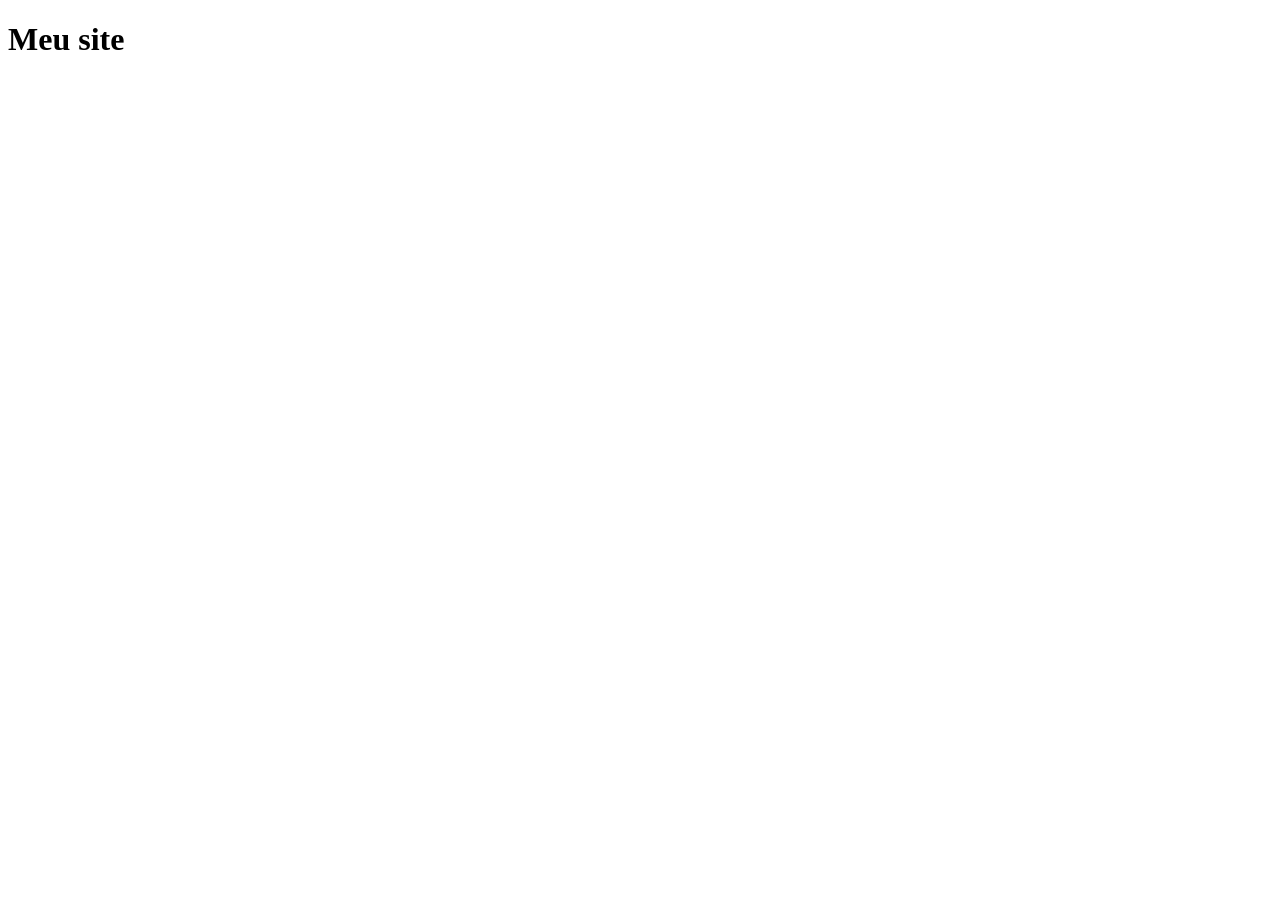
==== index.html @ a9eaf459 "title" ====
<!DOCTYPE html>
<html lang="pt-br">
<head>
    <meta charset="UTF-8">
    <meta name="viewport" content="width=device-width, initial-scale=1.0">
    <title>Document</title>
</head>
<body>
    <h1>Meu site</h1>
</body>
</html>
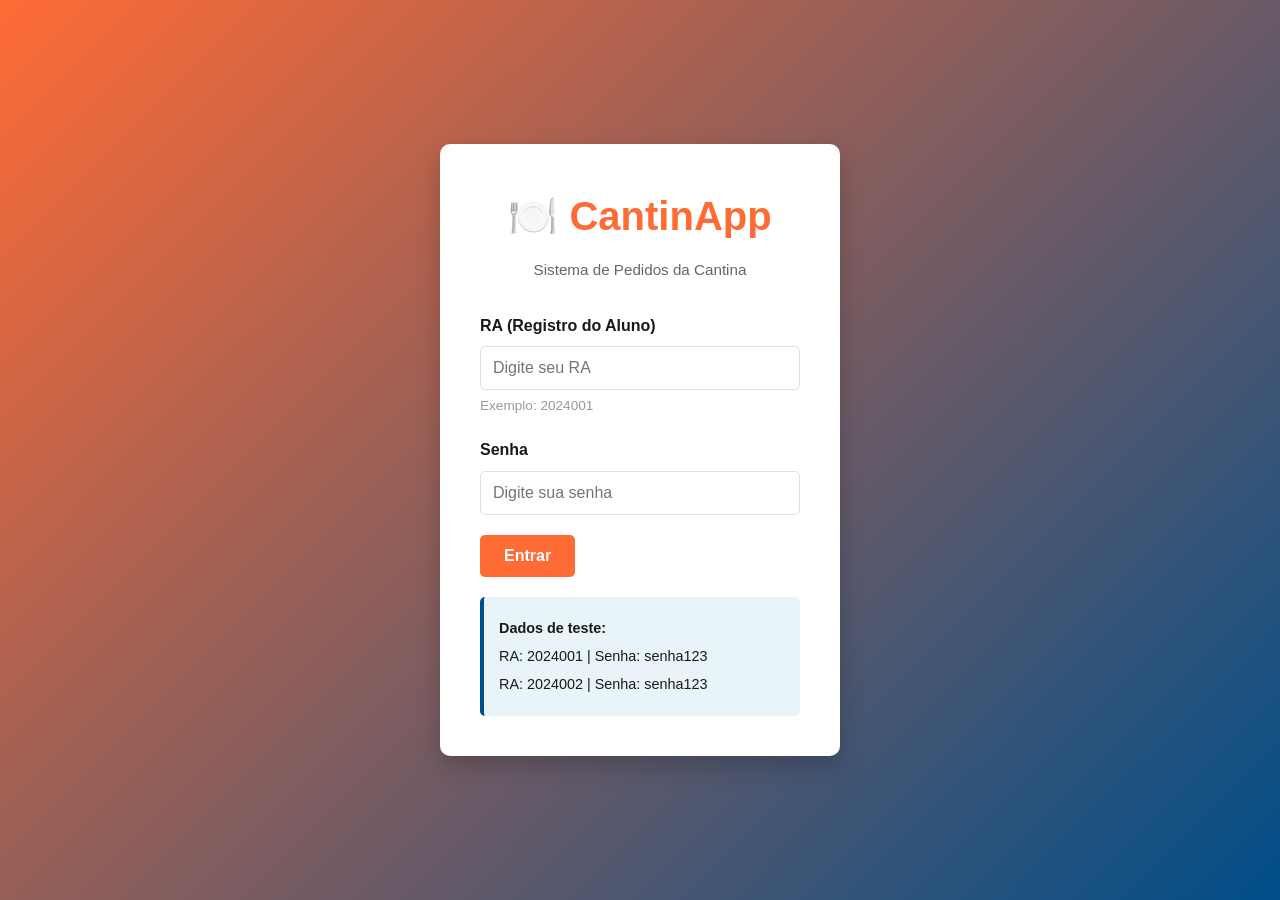
==== commit 91b0c85d: "upprojeto" ====
--- a/index.html
+++ b/index.html
@@ -1,11 +1,44 @@
 <!DOCTYPE html>
-<html lang="pt-br">
+<html lang="pt-BR">
 <head>
     <meta charset="UTF-8">
     <meta name="viewport" content="width=device-width, initial-scale=1.0">
-    <title>Document</title>
+    <title>CantinApp - Login</title>
+    <link rel="stylesheet" href="styles.css">
 </head>
 <body>
-    <h1>Meu site</h1>
+    <div class="login-container">
+        <div class="login-box">
+            <div class="logo">
+                <h1>🍽️ CantinApp</h1>
+                <p>Sistema de Pedidos da Cantina</p>
+            </div>
+            
+            <form id="loginForm">
+                <div class="form-group">
+                    <label for="ra">RA (Registro do Aluno)</label>
+                    <input type="text" id="ra" name="ra" placeholder="Digite seu RA" required>
+                    <small>Exemplo: 2024001</small>
+                </div>
+
+                <div class="form-group">
+                    <label for="senha">Senha</label>
+                    <input type="password" id="senha" name="senha" placeholder="Digite sua senha" required>
+                </div>
+
+                <button type="submit" class="btn btn-primary">Entrar</button>
+            </form>
+
+            <div class="login-info">
+                <p><strong>Dados de teste:</strong></p>
+                <p>RA: 2024001 | Senha: senha123</p>
+                <p>RA: 2024002 | Senha: senha123</p>
+            </div>
+
+            <div id="loginError" class="error-message" style="display: none;"></div>
+        </div>
+    </div>
+
+    <script src="script.js"></script>
 </body>
 </html>
--- a/styles.css
+++ b/styles.css
@@ -0,0 +1,839 @@
+/* Reset e Variáveis */
+* {
+    margin: 0;
+    padding: 0;
+    box-sizing: border-box;
+}
+
+:root {
+    --primary-color: #FF6B35;
+    --primary-dark: #E85A2A;
+    --secondary-color: #004E89;
+    --success-color: #06A77D;
+    --danger-color: #D62828;
+    --warning-color: #F77F00;
+    --light-bg: #F5F5F5;
+    --dark-text: #1A1A1A;
+    --border-color: #E0E0E0;
+}
+
+body {
+    font-family: 'Segoe UI', Tahoma, Geneva, Verdana, sans-serif;
+    background-color: var(--light-bg);
+    color: var(--dark-text);
+    line-height: 1.6;
+}
+
+/* Login Page */
+.login-container {
+    display: flex;
+    justify-content: center;
+    align-items: center;
+    min-height: 100vh;
+    background: linear-gradient(135deg, var(--primary-color) 0%, var(--secondary-color) 100%);
+    padding: 20px;
+}
+
+.login-box {
+    background: white;
+    padding: 40px;
+    border-radius: 10px;
+    box-shadow: 0 10px 25px rgba(0, 0, 0, 0.2);
+    width: 100%;
+    max-width: 400px;
+}
+
+.logo {
+    text-align: center;
+    margin-bottom: 30px;
+}
+
+.logo h1 {
+    font-size: 2.5em;
+    color: var(--primary-color);
+    margin-bottom: 10px;
+}
+
+.logo p {
+    color: #666;
+    font-size: 0.95em;
+}
+
+/* Form */
+.form-group {
+    margin-bottom: 20px;
+}
+
+.form-group label {
+    display: block;
+    margin-bottom: 8px;
+    font-weight: 600;
+    color: var(--dark-text);
+}
+
+.form-group input,
+.form-group textarea,
+.form-group select {
+    width: 100%;
+    padding: 12px;
+    border: 1px solid var(--border-color);
+    border-radius: 5px;
+    font-size: 1em;
+    font-family: inherit;
+    transition: border-color 0.3s;
+}
+
+.form-group input:focus,
+.form-group textarea:focus,
+.form-group select:focus {
+    outline: none;
+    border-color: var(--primary-color);
+    box-shadow: 0 0 5px rgba(255, 107, 53, 0.3);
+}
+
+.form-group small {
+    display: block;
+    margin-top: 5px;
+    color: #999;
+    font-size: 0.85em;
+}
+
+/* Buttons */
+.btn {
+    padding: 12px 24px;
+    border: none;
+    border-radius: 5px;
+    font-size: 1em;
+    font-weight: 600;
+    cursor: pointer;
+    transition: all 0.3s;
+    display: inline-block;
+    text-decoration: none;
+}
+
+.btn-primary {
+    background-color: var(--primary-color);
+    color: white;
+}
+
+.btn-primary:hover {
+    background-color: var(--primary-dark);
+    transform: translateY(-2px);
+    box-shadow: 0 5px 15px rgba(255, 107, 53, 0.3);
+}
+
+.btn-secondary {
+    background-color: var(--secondary-color);
+    color: white;
+}
+
+.btn-secondary:hover {
+    background-color: #003865;
+}
+
+.btn-success {
+    background-color: var(--success-color);
+    color: white;
+}
+
+.btn-success:hover {
+    background-color: #059171;
+}
+
+.btn-danger {
+    background-color: var(--danger-color);
+    color: white;
+}
+
+.btn-danger:hover {
+    background-color: #B91E1E;
+}
+
+.btn-full {
+    width: 100%;
+    margin-top: 10px;
+}
+
+.btn-fechar {
+    background: none;
+    border: none;
+    font-size: 1.5em;
+    cursor: pointer;
+    color: #999;
+}
+
+.btn-fechar:hover {
+    color: var(--primary-color);
+}
+
+/* Login Info */
+.login-info {
+    background-color: #E8F4F8;
+    padding: 15px;
+    border-radius: 5px;
+    margin-top: 20px;
+    border-left: 4px solid var(--secondary-color);
+}
+
+.login-info p {
+    margin: 5px 0;
+    font-size: 0.9em;
+}
+
+.error-message {
+    background-color: #FFE8E8;
+    color: var(--danger-color);
+    padding: 12px;
+    border-radius: 5px;
+    margin-top: 15px;
+    border-left: 4px solid var(--danger-color);
+}
+
+/* Header */
+.header {
+    background: linear-gradient(135deg, var(--primary-color) 0%, var(--secondary-color) 100%);
+    color: white;
+    padding: 20px 0;
+    box-shadow: 0 2px 10px rgba(0, 0, 0, 0.1);
+}
+
+.header-content {
+    max-width: 1200px;
+    margin: 0 auto;
+    padding: 0 20px;
+    display: flex;
+    justify-content: space-between;
+    align-items: center;
+}
+
+.header h1 {
+    font-size: 1.8em;
+}
+
+.user-info {
+    display: flex;
+    align-items: center;
+    gap: 20px;
+}
+
+/* Navigation Menu */
+.nav-menu {
+    background-color: white;
+    border-bottom: 1px solid var(--border-color);
+    display: flex;
+    gap: 0;
+    padding: 0;
+    box-shadow: 0 2px 5px rgba(0, 0, 0, 0.05);
+    position: sticky;
+    top: 0;
+    z-index: 100;
+}
+
+.nav-link {
+    flex: 1;
+    padding: 15px;
+    text-align: center;
+    text-decoration: none;
+    color: var(--dark-text);
+    border-bottom: 3px solid transparent;
+    transition: all 0.3s;
+    font-weight: 500;
+}
+
+.nav-link:hover {
+    background-color: var(--light-bg);
+}
+
+.nav-link.active {
+    color: var(--primary-color);
+    border-bottom-color: var(--primary-color);
+}
+
+/* Container */
+.container {
+    min-height: 100vh;
+    display: flex;
+    flex-direction: column;
+}
+
+.main-content {
+    flex: 1;
+    max-width: 1200px;
+    width: 100%;
+    margin: 0 auto;
+    padding: 30px 20px;
+    display: flex;
+    gap: 30px;
+}
+
+/* Cardápio */
+.cardapio-section {
+    flex: 1;
+}
+
+.section-header {
+    display: flex;
+    justify-content: space-between;
+    align-items: center;
+    margin-bottom: 20px;
+    flex-wrap: wrap;
+    gap: 15px;
+}
+
+.section-header h2 {
+    font-size: 2em;
+    color: var(--dark-text);
+}
+
+.filtros {
+    display: flex;
+    gap: 10px;
+    flex-wrap: wrap;
+}
+
+.filtro-select {
+    padding: 10px 15px;
+    border: 1px solid var(--border-color);
+    border-radius: 5px;
+    background-color: white;
+    cursor: pointer;
+}
+
+.horario-info {
+    display: flex;
+    gap: 15px;
+    margin-bottom: 25px;
+    flex-wrap: wrap;
+}
+
+.badge {
+    background-color: var(--secondary-color);
+    color: white;
+    padding: 8px 15px;
+    border-radius: 20px;
+    font-size: 0.9em;
+    font-weight: 500;
+}
+
+.badge.success {
+    background-color: var(--success-color);
+}
+
+.badge.closed {
+    background-color: var(--danger-color);
+}
+
+/* Grid de Cardápio */
+.cardapio-grid {
+    display: grid;
+    grid-template-columns: repeat(auto-fill, minmax(250px, 1fr));
+    gap: 20px;
+    margin-bottom: 30px;
+}
+
+.card-comida {
+    background-color: white;
+    border-radius: 8px;
+    box-shadow: 0 2px 8px rgba(0, 0, 0, 0.1);
+    overflow: hidden;
+    transition: all 0.3s;
+    cursor: pointer;
+}
+
+.card-comida:hover {
+    transform: translateY(-5px);
+    box-shadow: 0 5px 15px rgba(0, 0, 0, 0.15);
+}
+
+.card-imagem {
+    width: 100%;
+    height: 200px;
+    background: linear-gradient(135deg, var(--primary-color) 0%, var(--secondary-color) 100%);
+    display: flex;
+    align-items: center;
+    justify-content: center;
+    font-size: 3em;
+}
+
+.card-info {
+    padding: 15px;
+}
+
+.card-categoria {
+    font-size: 0.8em;
+    color: #999;
+    text-transform: uppercase;
+    margin-bottom: 5px;
+}
+
+.card-nome {
+    font-size: 1.1em;
+    font-weight: 600;
+    margin-bottom: 8px;
+    color: var(--dark-text);
+}
+
+.card-descricao {
+    font-size: 0.9em;
+    color: #666;
+    margin-bottom: 12px;
+    line-height: 1.4;
+}
+
+.card-footer {
+    display: flex;
+    justify-content: space-between;
+    align-items: center;
+    padding-top: 10px;
+    border-top: 1px solid var(--border-color);
+}
+
+.card-preco {
+    font-size: 1.3em;
+    font-weight: 700;
+    color: var(--primary-color);
+}
+
+.card-btn {
+    padding: 8px 15px;
+    font-size: 0.9em;
+}
+
+/* Carrinho Sidebar */
+.carrinho-sidebar {
+    width: 300px;
+    background-color: white;
+    border-radius: 8px;
+    box-shadow: 0 2px 8px rgba(0, 0, 0, 0.1);
+    padding: 20px;
+    position: sticky;
+    top: 100px;
+    max-height: calc(100vh - 150px);
+    display: flex;
+    flex-direction: column;
+}
+
+.carrinho-header {
+    display: flex;
+    justify-content: space-between;
+    align-items: center;
+    margin-bottom: 20px;
+    padding-bottom: 15px;
+    border-bottom: 1px solid var(--border-color);
+}
+
+.carrinho-items {
+    flex: 1;
+    overflow-y: auto;
+    margin-bottom: 20px;
+}
+
+.item-carrinho {
+    background-color: var(--light-bg);
+    padding: 12px;
+    border-radius: 5px;
+    margin-bottom: 10px;
+    border-left: 4px solid var(--primary-color);
+}
+
+.item-carrinho-nome {
+    font-weight: 600;
+    margin-bottom: 5px;
+}
+
+.item-carrinho-preco {
+    color: var(--primary-color);
+    font-weight: 600;
+    margin-bottom: 8px;
+}
+
+.item-carrinho-qty {
+    display: flex;
+    align-items: center;
+    gap: 8px;
+}
+
+.qty-btn {
+    background-color: var(--primary-color);
+    color: white;
+    border: none;
+    width: 25px;
+    height: 25px;
+    border-radius: 3px;
+    cursor: pointer;
+    font-weight: 600;
+}
+
+.item-remove {
+    background-color: var(--danger-color);
+    color: white;
+    border: none;
+    padding: 5px 10px;
+    border-radius: 3px;
+    cursor: pointer;
+    font-size: 0.85em;
+    margin-top: 8px;
+    width: 100%;
+}
+
+.carrinho-total {
+    border-top: 1px solid var(--border-color);
+    padding-top: 15px;
+    margin-bottom: 15px;
+}
+
+.carrinho-total p {
+    font-size: 1.1em;
+    display: flex;
+    justify-content: space-between;
+}
+
+.form-pedido {
+    border-top: 1px solid var(--border-color);
+    padding-top: 15px;
+}
+
+/* Histórico */
+.historico-page .main-content {
+    flex-direction: column;
+}
+
+.historico-section {
+    flex: 1;
+}
+
+.pedidos-list {
+    display: flex;
+    flex-direction: column;
+    gap: 15px;
+}
+
+.card-pedido {
+    background-color: white;
+    border-radius: 8px;
+    padding: 20px;
+    box-shadow: 0 2px 8px rgba(0, 0, 0, 0.1);
+    border-left: 4px solid var(--primary-color);
+}
+
+.pedido-header {
+    display: flex;
+    justify-content: space-between;
+    align-items: center;
+    margin-bottom: 15px;
+}
+
+.pedido-numero {
+    font-weight: 700;
+    font-size: 1.1em;
+}
+
+.status-badge {
+    padding: 6px 12px;
+    border-radius: 20px;
+    font-size: 0.85em;
+    font-weight: 600;
+}
+
+.status-confirmado {
+    background-color: #E8F8F5;
+    color: var(--success-color);
+}
+
+.status-retirado {
+    background-color: #E8F4FF;
+    color: var(--secondary-color);
+}
+
+.status-cancelado {
+    background-color: #FFE8E8;
+    color: var(--danger-color);
+}
+
+.pedido-info {
+    display: grid;
+    grid-template-columns: repeat(auto-fit, minmax(150px, 1fr));
+    gap: 15px;
+    margin-bottom: 15px;
+}
+
+.info-item {
+    background-color: var(--light-bg);
+    padding: 12px;
+    border-radius: 5px;
+}
+
+.info-label {
+    font-size: 0.85em;
+    color: #999;
+    margin-bottom: 5px;
+}
+
+.info-valor {
+    font-weight: 600;
+    color: var(--dark-text);
+}
+
+.pedido-itens {
+    background-color: var(--light-bg);
+    padding: 12px;
+    border-radius: 5px;
+    margin-bottom: 15px;
+}
+
+.pedido-itens h4 {
+    margin-bottom: 10px;
+    font-size: 0.95em;
+}
+
+.pedido-item-line {
+    display: flex;
+    justify-content: space-between;
+    padding: 5px 0;
+    border-bottom: 1px solid #ddd;
+}
+
+.pedido-item-line:last-child {
+    border-bottom: none;
+}
+
+.pedido-acoes {
+    display: flex;
+    gap: 10px;
+}
+
+.btn-pequeno {
+    padding: 8px 15px;
+    font-size: 0.85em;
+}
+
+/* Relatório */
+.relatorio-page .main-content {
+    flex-direction: column;
+}
+
+.relatorio-section {
+    flex: 1;
+}
+
+.relatorio-grid {
+    display: grid;
+    grid-template-columns: repeat(auto-fit, minmax(280px, 1fr));
+    gap: 20px;
+    margin-bottom: 30px;
+}
+
+.card-relatorio {
+    background-color: white;
+    border-radius: 8px;
+    padding: 20px;
+    box-shadow: 0 2px 8px rgba(0, 0, 0, 0.1);
+}
+
+.card-relatorio h3 {
+    margin-bottom: 15px;
+    color: var(--dark-text);
+    border-bottom: 2px solid var(--primary-color);
+    padding-bottom: 10px;
+}
+
+.stat-item {
+    display: flex;
+    justify-content: space-between;
+    padding: 10px 0;
+    border-bottom: 1px solid var(--border-color);
+}
+
+.stat-item:last-child {
+    border-bottom: none;
+}
+
+.stat-item strong {
+    color: var(--primary-color);
+    font-size: 1.1em;
+}
+
+.itens-list,
+.tendencias-list {
+    max-height: 250px;
+    overflow-y: auto;
+}
+
+.lista-item {
+    padding: 10px;
+    background-color: var(--light-bg);
+    margin-bottom: 8px;
+    border-radius: 5px;
+    display: flex;
+    justify-content: space-between;
+    align-items: center;
+}
+
+.grafico-container {
+    background-color: white;
+    padding: 20px;
+    border-radius: 8px;
+    box-shadow: 0 2px 8px rgba(0, 0, 0, 0.1);
+    margin-bottom: 30px;
+}
+
+.recomendacoes {
+    background-color: white;
+    padding: 20px;
+    border-radius: 8px;
+    box-shadow: 0 2px 8px rgba(0, 0, 0, 0.1);
+}
+
+.recomendacoes h3 {
+    margin-bottom: 15px;
+}
+
+.recomendacoes ul {
+    list-style: none;
+}
+
+.recomendacoes li {
+    padding: 10px 0;
+    padding-left: 25px;
+    position: relative;
+    border-bottom: 1px solid var(--border-color);
+}
+
+.recomendacoes li:before {
+    content: "✓";
+    position: absolute;
+    left: 0;
+    color: var(--success-color);
+    font-weight: bold;
+}
+
+.recomendacoes li:last-child {
+    border-bottom: none;
+}
+
+/* Modal */
+.modal {
+    display: none;
+    position: fixed;
+    z-index: 1000;
+    left: 0;
+    top: 0;
+    width: 100%;
+    height: 100%;
+    background-color: rgba(0, 0, 0, 0.5);
+    animation: fadeIn 0.3s;
+}
+
+@keyframes fadeIn {
+    from { opacity: 0; }
+    to { opacity: 1; }
+}
+
+.modal-content {
+    background-color: white;
+    margin: 5% auto;
+    padding: 30px;
+    border-radius: 8px;
+    width: 90%;
+    max-width: 500px;
+    box-shadow: 0 4px 20px rgba(0, 0, 0, 0.3);
+    position: relative;
+    animation: slideIn 0.3s;
+}
+
+@keyframes slideIn {
+    from {
+        transform: translateY(-50px);
+        opacity: 0;
+    }
+    to {
+        transform: translateY(0);
+        opacity: 1;
+    }
+}
+
+.close {
+    position: absolute;
+    right: 20px;
+    top: 15px;
+    font-size: 2em;
+    font-weight: bold;
+    color: #999;
+    cursor: pointer;
+}
+
+.close:hover {
+    color: var(--primary-color);
+}
+
+/* Utilities */
+.vazio {
+    text-align: center;
+    color: #999;
+    padding: 30px 20px;
+    font-style: italic;
+}
+
+/* Responsive */
+@media (max-width: 768px) {
+    .main-content {
+        flex-direction: column;
+        gap: 20px;
+    }
+
+    .carrinho-sidebar {
+        width: 100%;
+        position: static;
+        max-height: none;
+    }
+
+    .cardapio-grid {
+        grid-template-columns: repeat(auto-fill, minmax(200px, 1fr));
+    }
+
+    .header-content {
+        flex-direction: column;
+        gap: 15px;
+    }
+
+    .section-header {
+        flex-direction: column;
+        align-items: flex-start;
+    }
+
+    .nav-menu {
+        flex-wrap: wrap;
+    }
+
+    .nav-link {
+        flex: 0 1 auto;
+        font-size: 0.9em;
+    }
+
+    .login-box {
+        padding: 30px 20px;
+    }
+
+    .relatorio-grid {
+        grid-template-columns: 1fr;
+    }
+}
+
+@media (max-width: 480px) {
+    .cardapio-grid {
+        grid-template-columns: 1fr;
+    }
+
+    .header h1 {
+        font-size: 1.3em;
+    }
+
+    .section-header h2 {
+        font-size: 1.5em;
+    }
+
+    .btn {
+        padding: 10px 15px;
+        font-size: 0.9em;
+    }
+}
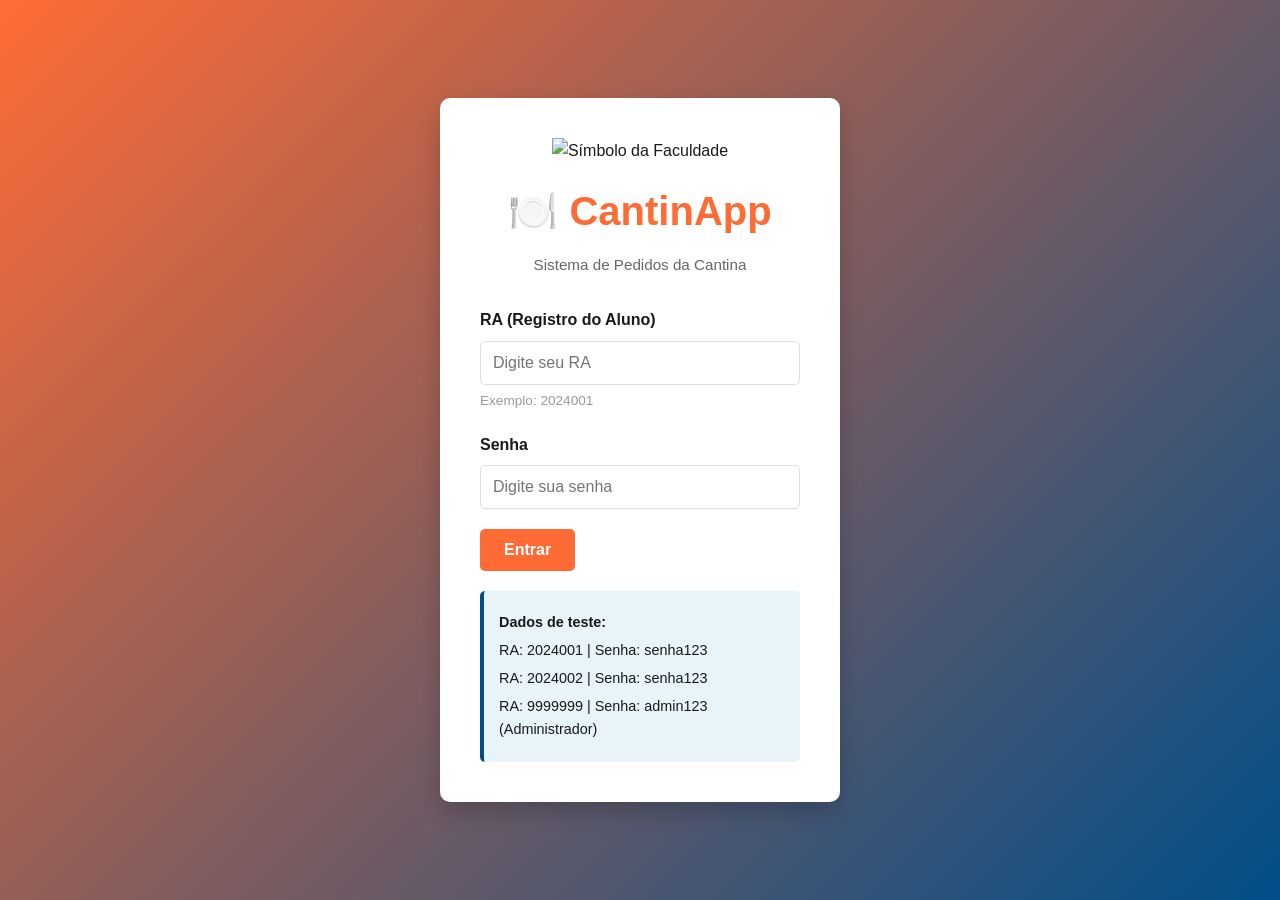
==== commit e6ba8cea: "useradmineuseralunos" ====
--- a/index.html
+++ b/index.html
@@ -10,6 +10,7 @@
     <div class="login-container">
         <div class="login-box">
             <div class="logo">
+                <img src="simbolofacul.png" alt="Símbolo da Faculdade" class="logo-img">
                 <h1>🍽️ CantinApp</h1>
                 <p>Sistema de Pedidos da Cantina</p>
             </div>
@@ -33,6 +34,7 @@
                 <p><strong>Dados de teste:</strong></p>
                 <p>RA: 2024001 | Senha: senha123</p>
                 <p>RA: 2024002 | Senha: senha123</p>
+                <p>RA: 9999999 | Senha: admin123 (Administrador)</p>
             </div>
 
             <div id="loginError" class="error-message" style="display: none;"></div>
--- a/styles.css
+++ b/styles.css
@@ -48,6 +48,12 @@
     margin-bottom: 30px;
 }
 
+.logo-img {
+    width: 90px;
+    height: auto;
+    margin-bottom: 15px;
+}
+
 .logo h1 {
     font-size: 2.5em;
     color: var(--primary-color);
@@ -57,6 +63,19 @@
 .logo p {
     color: #666;
     font-size: 0.95em;
+}
+
+.campus-logo {
+    width: 42px;
+    height: 42px;
+    object-fit: contain;
+    border-radius: 8px;
+}
+
+.header-left {
+    display: flex;
+    align-items: center;
+    gap: 15px;
 }
 
 /* Form */
@@ -193,27 +212,136 @@
 .header {
     background: linear-gradient(135deg, var(--primary-color) 0%, var(--secondary-color) 100%);
     color: white;
-    padding: 20px 0;
+    padding: 15px 0;
     box-shadow: 0 2px 10px rgba(0, 0, 0, 0.1);
+    position: sticky;
+    top: 0;
+    z-index: 1000;
 }
 
 .header-content {
     max-width: 1200px;
     margin: 0 auto;
-    padding: 0 20px;
+    padding: 0 15px;
     display: flex;
     justify-content: space-between;
     align-items: center;
+    gap: 20px;
+}
+
+.header-left {
+    display: flex;
+    align-items: center;
+    gap: 15px;
+    flex: 1;
 }
 
 .header h1 {
-    font-size: 1.8em;
+    font-size: 1.5em;
+    white-space: nowrap;
+}
+
+.header-right {
+    display: flex;
+    align-items: center;
+    gap: 20px;
+}
+
+.carrinho-icon {
+    position: relative;
+    cursor: pointer;
+    display: flex;
+    align-items: center;
+    justify-content: center;
+    width: 40px;
+    height: 40px;
+    border-radius: 50%;
+    background-color: rgba(255, 255, 255, 0.1);
+    transition: all 0.3s ease;
+}
+
+.carrinho-icon:hover {
+    background-color: rgba(255, 255, 255, 0.2);
+    transform: scale(1.1);
+}
+
+.cart-emoji {
+    font-size: 1.5em;
+    display: flex;
+    align-items: center;
+    justify-content: center;
+}
+
+.cart-badge {
+    position: absolute;
+    top: -5px;
+    right: -5px;
+    background-color: #D62828;
+    color: white;
+    border-radius: 50%;
+    width: 24px;
+    height: 24px;
+    display: flex;
+    align-items: center;
+    justify-content: center;
+    font-size: 0.75em;
+    font-weight: 700;
+    border: 2px solid white;
+    animation: badgePop 0.3s ease;
+}
+
+@keyframes badgePop {
+    0% {
+        transform: scale(0);
+    }
+    50% {
+        transform: scale(1.2);
+    }
+    100% {
+        transform: scale(1);
+    }
 }
 
 .user-info {
     display: flex;
     align-items: center;
-    gap: 20px;
+    gap: 15px;
+    flex-shrink: 0;
+}
+
+.user-info span {
+    display: none;
+}
+
+/* Menu Hamburger */
+.menu-hamburger {
+    display: none;
+    flex-direction: column;
+    background: none;
+    border: none;
+    cursor: pointer;
+    padding: 5px;
+    gap: 6px;
+}
+
+.menu-hamburger span {
+    width: 25px;
+    height: 3px;
+    background-color: white;
+    border-radius: 2px;
+    transition: all 0.3s ease;
+}
+
+.menu-hamburger.active span:nth-child(1) {
+    transform: rotate(45deg) translate(10px, 10px);
+}
+
+.menu-hamburger.active span:nth-child(2) {
+    opacity: 0;
+}
+
+.menu-hamburger.active span:nth-child(3) {
+    transform: rotate(-45deg) translate(7px, -7px);
 }
 
 /* Navigation Menu */
@@ -225,8 +353,9 @@
     padding: 0;
     box-shadow: 0 2px 5px rgba(0, 0, 0, 0.05);
     position: sticky;
-    top: 0;
-    z-index: 100;
+    top: 60px;
+    z-index: 999;
+    transition: all 0.3s ease;
 }
 
 .nav-link {
@@ -407,8 +536,8 @@
     box-shadow: 0 2px 8px rgba(0, 0, 0, 0.1);
     padding: 20px;
     position: sticky;
-    top: 100px;
-    max-height: calc(100vh - 150px);
+    top: 130px;
+    max-height: calc(100vh - 180px);
     display: flex;
     flex-direction: column;
 }
@@ -774,66 +903,558 @@
     font-style: italic;
 }
 
-/* Responsive */
+/* Responsive Design - Tablet (768px e abaixo) */
 @media (max-width: 768px) {
     .main-content {
         flex-direction: column;
         gap: 20px;
+        padding: 15px 10px;
     }
 
     .carrinho-sidebar {
         width: 100%;
         position: static;
         max-height: none;
+        margin-top: 20px;
     }
 
     .cardapio-grid {
-        grid-template-columns: repeat(auto-fill, minmax(200px, 1fr));
-    }
-
-    .header-content {
-        flex-direction: column;
+        grid-template-columns: repeat(auto-fill, minmax(180px, 1fr));
         gap: 15px;
+    }
+
+    .header-left {
+        gap: 10px;
+    }
+
+    .header h1 {
+        font-size: 1.2em;
+    }
+
+    .header-right {
+        gap: 15px;
+    }
+
+    .carrinho-icon {
+        width: 38px;
+        height: 38px;
+    }
+
+    .cart-emoji {
+        font-size: 1.3em;
+    }
+
+    .user-info {
+        gap: 10px;
+    }
+
+    .user-info span {
+        display: none;
     }
 
     .section-header {
         flex-direction: column;
         align-items: flex-start;
+        gap: 10px;
+    }
+
+    .section-header h2 {
+        font-size: 1.5em;
+    }
+
+    .filtros {
+        width: 100%;
+    }
+
+    .filtro-select {
+        flex: 1;
+        min-width: 150px;
     }
 
     .nav-menu {
+        top: 55px;
         flex-wrap: wrap;
     }
 
     .nav-link {
-        flex: 0 1 auto;
-        font-size: 0.9em;
+        flex: 0 1 calc(33.333% - 5px);
+        padding: 12px 8px;
+        font-size: 0.85em;
     }
 
     .login-box {
-        padding: 30px 20px;
+        padding: 25px 15px;
     }
 
     .relatorio-grid {
         grid-template-columns: 1fr;
-    }
-}
-
-@media (max-width: 480px) {
-    .cardapio-grid {
-        grid-template-columns: 1fr;
-    }
-
-    .header h1 {
-        font-size: 1.3em;
-    }
-
-    .section-header h2 {
-        font-size: 1.5em;
+        gap: 15px;
+    }
+
+    .card-relatorio {
+        padding: 15px;
+    }
+
+    .pedido-info {
+        grid-template-columns: repeat(2, 1fr);
+        gap: 10px;
     }
 
     .btn {
         padding: 10px 15px;
         font-size: 0.9em;
     }
-}
+
+    .btn-pequeno {
+        padding: 6px 10px;
+        font-size: 0.8em;
+    }
+
+    .modal-content {
+        width: 95%;
+        margin: 10% auto;
+        padding: 20px;
+    }
+}
+
+/* Responsive Design - Mobile (480px e abaixo) */
+@media (max-width: 480px) {
+    /* Menu Hamburger visível */
+    .menu-hamburger {
+        display: flex;
+    }
+
+    /* Header adjustments */
+    .header {
+        padding: 12px 0;
+    }
+
+    .header-content {
+        padding: 0 10px;
+        gap: 10px;
+    }
+
+    .header-left {
+        gap: 8px;
+    }
+
+    .header h1 {
+        font-size: 1.1em;
+    }
+
+    .header-right {
+        gap: 10px;
+    }
+
+    .carrinho-icon {
+        width: 35px;
+        height: 35px;
+    }
+
+    .cart-emoji {
+        font-size: 1.2em;
+    }
+
+    .cart-badge {
+        width: 20px;
+        height: 20px;
+        font-size: 0.7em;
+    }
+
+    .btn.btn-secondary {
+        padding: 6px 12px;
+        font-size: 0.75em;
+    }
+
+    .user-info {
+        flex-direction: column;
+        gap: 6px;
+        align-items: flex-end;
+    }
+
+    .user-info span {
+        display: block;
+        font-size: 0.7em;
+        font-weight: 600;
+        line-height: 1;
+    }
+
+    /* Navigation */
+    .nav-menu {
+        top: 52px;
+        overflow-x: auto;
+        flex-wrap: nowrap;
+    }
+
+    .nav-menu.active {
+        flex-direction: column;
+        position: absolute;
+        top: 52px;
+        left: 0;
+        right: 0;
+        width: 100%;
+        z-index: 999;
+        border-radius: 0;
+    }
+
+    .nav-menu.active .nav-link {
+        flex: 1 1 100%;
+        border-bottom: 1px solid var(--border-color);
+        border-right: none;
+        text-align: left;
+        padding-left: 20px;
+    }
+
+    .nav-link {
+        flex: 0 0 calc(33.333% - 3px);
+        padding: 10px 5px;
+        font-size: 0.75em;
+        white-space: nowrap;
+    }
+
+    /* Main content */
+    .main-content {
+        flex-direction: column;
+        gap: 15px;
+        padding: 12px 8px;
+    }
+
+    .cardapio-grid {
+        grid-template-columns: repeat(2, 1fr);
+        gap: 12px;
+    }
+
+    .card-comida {
+        border-radius: 6px;
+    }
+
+    .card-imagem {
+        height: 120px;
+        font-size: 2.5em;
+    }
+
+    .card-info {
+        padding: 10px;
+    }
+
+    .card-nome {
+        font-size: 0.95em;
+    }
+
+    .card-descricao {
+        font-size: 0.8em;
+        margin-bottom: 8px;
+    }
+
+    .card-footer {
+        padding-top: 8px;
+        gap: 8px;
+    }
+
+    .card-preco {
+        font-size: 1.1em;
+    }
+
+    .card-btn {
+        padding: 6px 10px;
+        font-size: 0.75em;
+    }
+
+    /* Carrinho */
+    .carrinho-sidebar {
+        border-radius: 6px;
+        padding: 12px;
+    }
+
+    .carrinho-header {
+        margin-bottom: 12px;
+        padding-bottom: 10px;
+    }
+
+    .carrinho-header h3 {
+        font-size: 1em;
+    }
+
+    .item-carrinho {
+        padding: 10px;
+        margin-bottom: 8px;
+    }
+
+    .item-carrinho-nome {
+        font-size: 0.9em;
+    }
+
+    .qty-btn {
+        width: 22px;
+        height: 22px;
+        font-size: 0.9em;
+    }
+
+    .item-remove {
+        padding: 4px 8px;
+        font-size: 0.75em;
+        margin-top: 6px;
+    }
+
+    .form-group input,
+    .form-group textarea,
+    .form-group select {
+        padding: 10px;
+        font-size: 1em; /* Evita zoom no iOS */
+    }
+
+    .btn-full {
+        margin-top: 8px;
+    }
+
+    /* Seções */
+    .section-header {
+        gap: 8px;
+    }
+
+    .section-header h2 {
+        font-size: 1.3em;
+    }
+
+    .filtros {
+        flex-direction: column;
+        width: 100%;
+    }
+
+    .filtro-select {
+        width: 100%;
+    }
+
+    .horario-info {
+        flex-direction: column;
+        gap: 8px;
+    }
+
+    .badge {
+        padding: 6px 10px;
+        font-size: 0.8em;
+    }
+
+    /* Histórico */
+    .card-pedido {
+        padding: 12px;
+        margin-bottom: 12px;
+    }
+
+    .pedido-header {
+        flex-direction: column;
+        gap: 10px;
+        align-items: flex-start;
+    }
+
+    .pedido-numero {
+        font-size: 0.95em;
+    }
+
+    .pedido-info {
+        grid-template-columns: 1fr;
+        gap: 8px;
+    }
+
+    .info-item {
+        padding: 8px;
+    }
+
+    .info-label {
+        font-size: 0.75em;
+    }
+
+    .info-valor {
+        font-size: 0.9em;
+    }
+
+    .pedido-itens {
+        padding: 10px;
+        margin-bottom: 10px;
+    }
+
+    .pedido-itens h4 {
+        font-size: 0.85em;
+        margin-bottom: 8px;
+    }
+
+    .pedido-item-line {
+        padding: 4px 0;
+        font-size: 0.85em;
+    }
+
+    .pedido-acoes {
+        flex-direction: column;
+        gap: 8px;
+    }
+
+    .btn-pequeno {
+        padding: 8px 12px;
+        font-size: 0.8em;
+        width: 100%;
+    }
+
+    /* Relatório */
+    .relatorio-grid {
+        grid-template-columns: 1fr;
+        gap: 12px;
+    }
+
+    .card-relatorio {
+        padding: 12px;
+    }
+
+    .card-relatorio h3 {
+        font-size: 0.95em;
+        margin-bottom: 10px;
+    }
+
+    .stat-item {
+        padding: 8px 0;
+        font-size: 0.85em;
+    }
+
+    .stat-item strong {
+        font-size: 0.95em;
+    }
+
+    .lista-item {
+        padding: 8px;
+        margin-bottom: 6px;
+        font-size: 0.85em;
+    }
+
+    .grafico-container {
+        padding: 12px;
+        margin-bottom: 15px;
+    }
+
+    .grafico-container h3 {
+        font-size: 0.95em;
+        margin-bottom: 10px;
+    }
+
+    .recomendacoes {
+        padding: 12px;
+    }
+
+    .recomendacoes h3 {
+        font-size: 0.95em;
+        margin-bottom: 10px;
+    }
+
+    .recomendacoes li {
+        padding: 8px 0 8px 20px;
+        font-size: 0.85em;
+    }
+
+    /* Login */
+    .login-container {
+        padding: 15px;
+    }
+
+    .login-box {
+        padding: 20px 15px;
+    }
+
+    .logo h1 {
+        font-size: 2em;
+    }
+
+    .logo p {
+        font-size: 0.85em;
+    }
+
+    .form-group {
+        margin-bottom: 15px;
+    }
+
+    .form-group label {
+        font-size: 0.9em;
+    }
+
+    .form-group input,
+    .form-group textarea,
+    .form-group select {
+        padding: 10px;
+    }
+
+    .form-group small {
+        font-size: 0.75em;
+    }
+
+    .btn {
+        padding: 10px 15px;
+        font-size: 0.9em;
+        width: 100%;
+    }
+
+    .login-info {
+        padding: 10px;
+        margin-top: 15px;
+        font-size: 0.8em;
+    }
+
+    .login-info p {
+        margin: 3px 0;
+    }
+
+    .error-message {
+        padding: 10px;
+        margin-top: 10px;
+        font-size: 0.85em;
+    }
+
+    /* Modal */
+    .modal-content {
+        width: 95%;
+        margin: 20% auto;
+        padding: 15px;
+        border-radius: 6px;
+    }
+
+    .close {
+        right: 10px;
+        top: 10px;
+        font-size: 1.5em;
+    }
+
+    .modal-content h2 {
+        font-size: 1.2em;
+    }
+
+    .modal-content p {
+        font-size: 0.85em;
+    }
+
+    /* Utilities */
+    .vazio {
+        padding: 20px 10px;
+        font-size: 0.9em;
+    }
+}
+
+/* Ultra-mobile (320px e abaixo) */
+@media (max-width: 320px) {
+    .header h1 {
+        font-size: 0.9em;
+    }
+
+    .section-header h2 {
+        font-size: 1.1em;
+    }
+
+    .cardapio-grid {
+        grid-template-columns: 1fr;
+    }
+
+    .nav-link {
+        font-size: 0.65em;
+        padding: 8px 4px;
+    }
+
+    .btn {
+        font-size: 0.8em;
+        padding: 8px 10px;
+    }
+}
